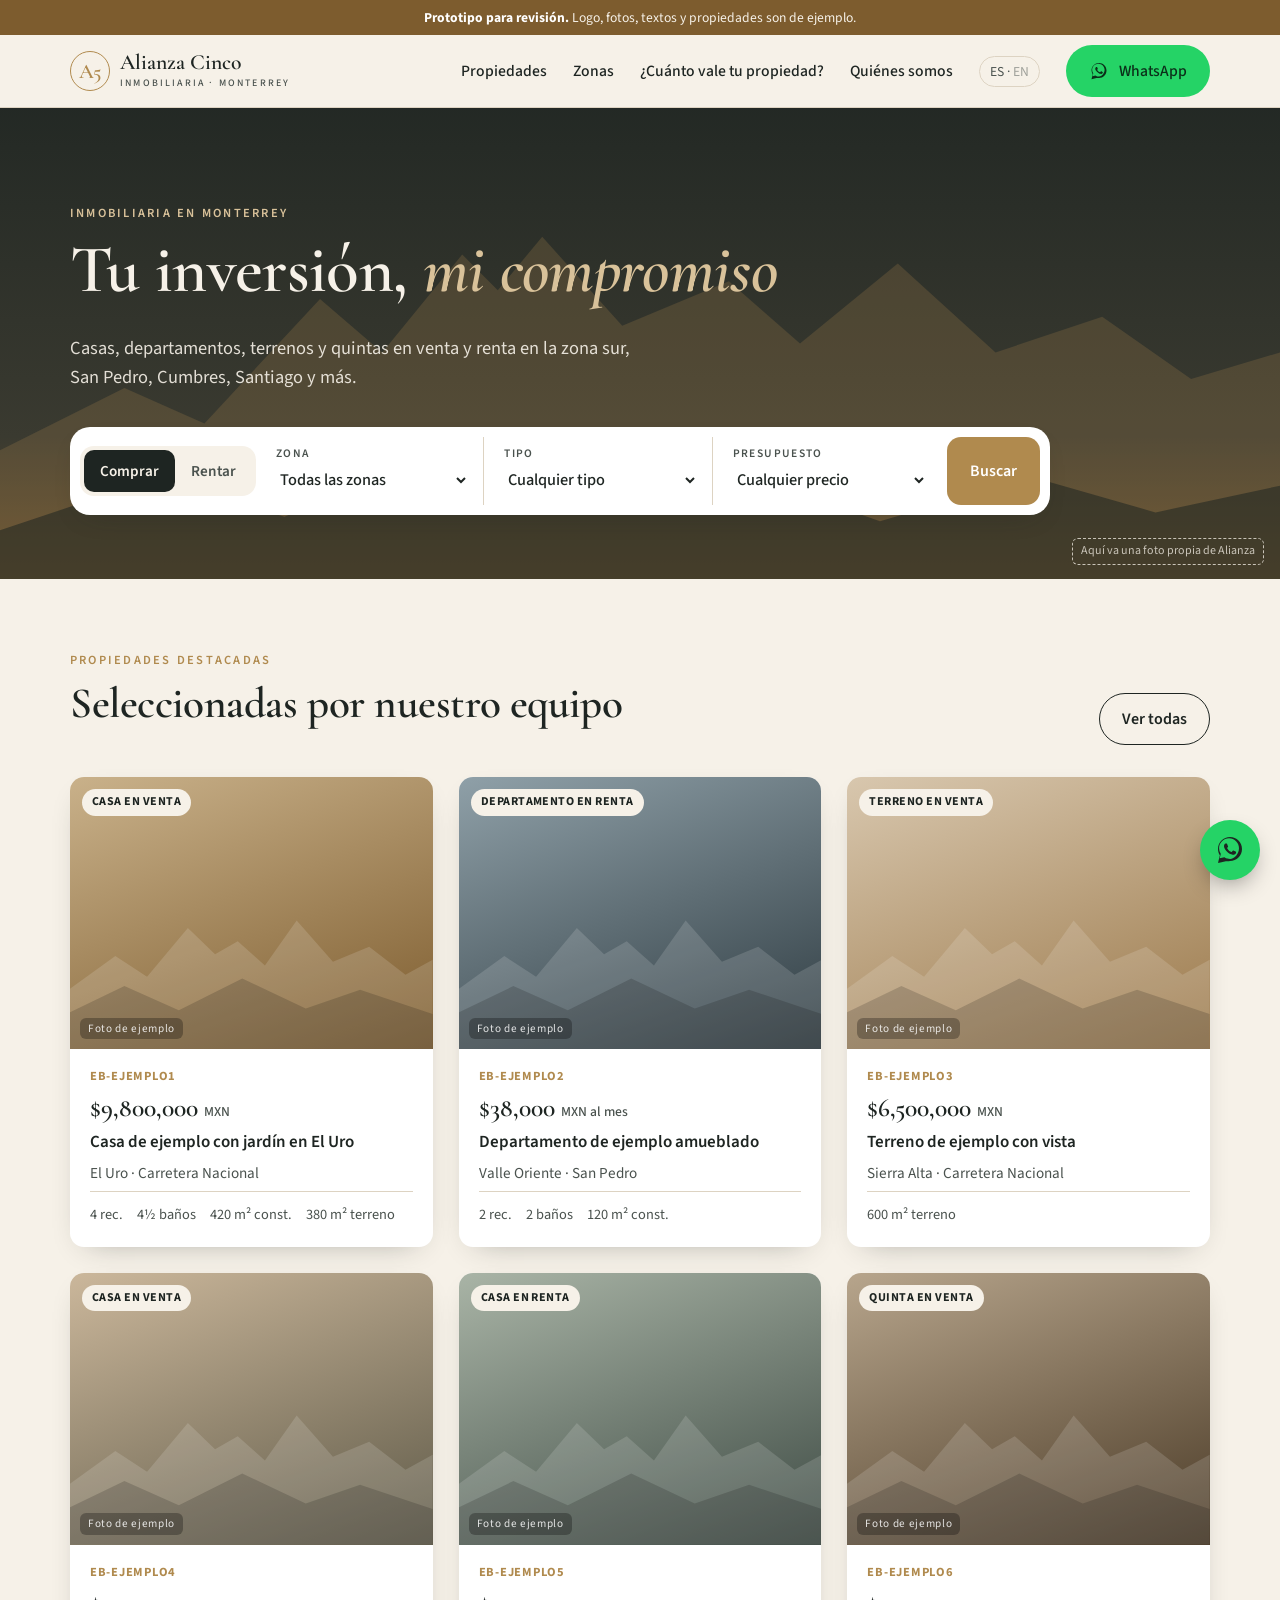
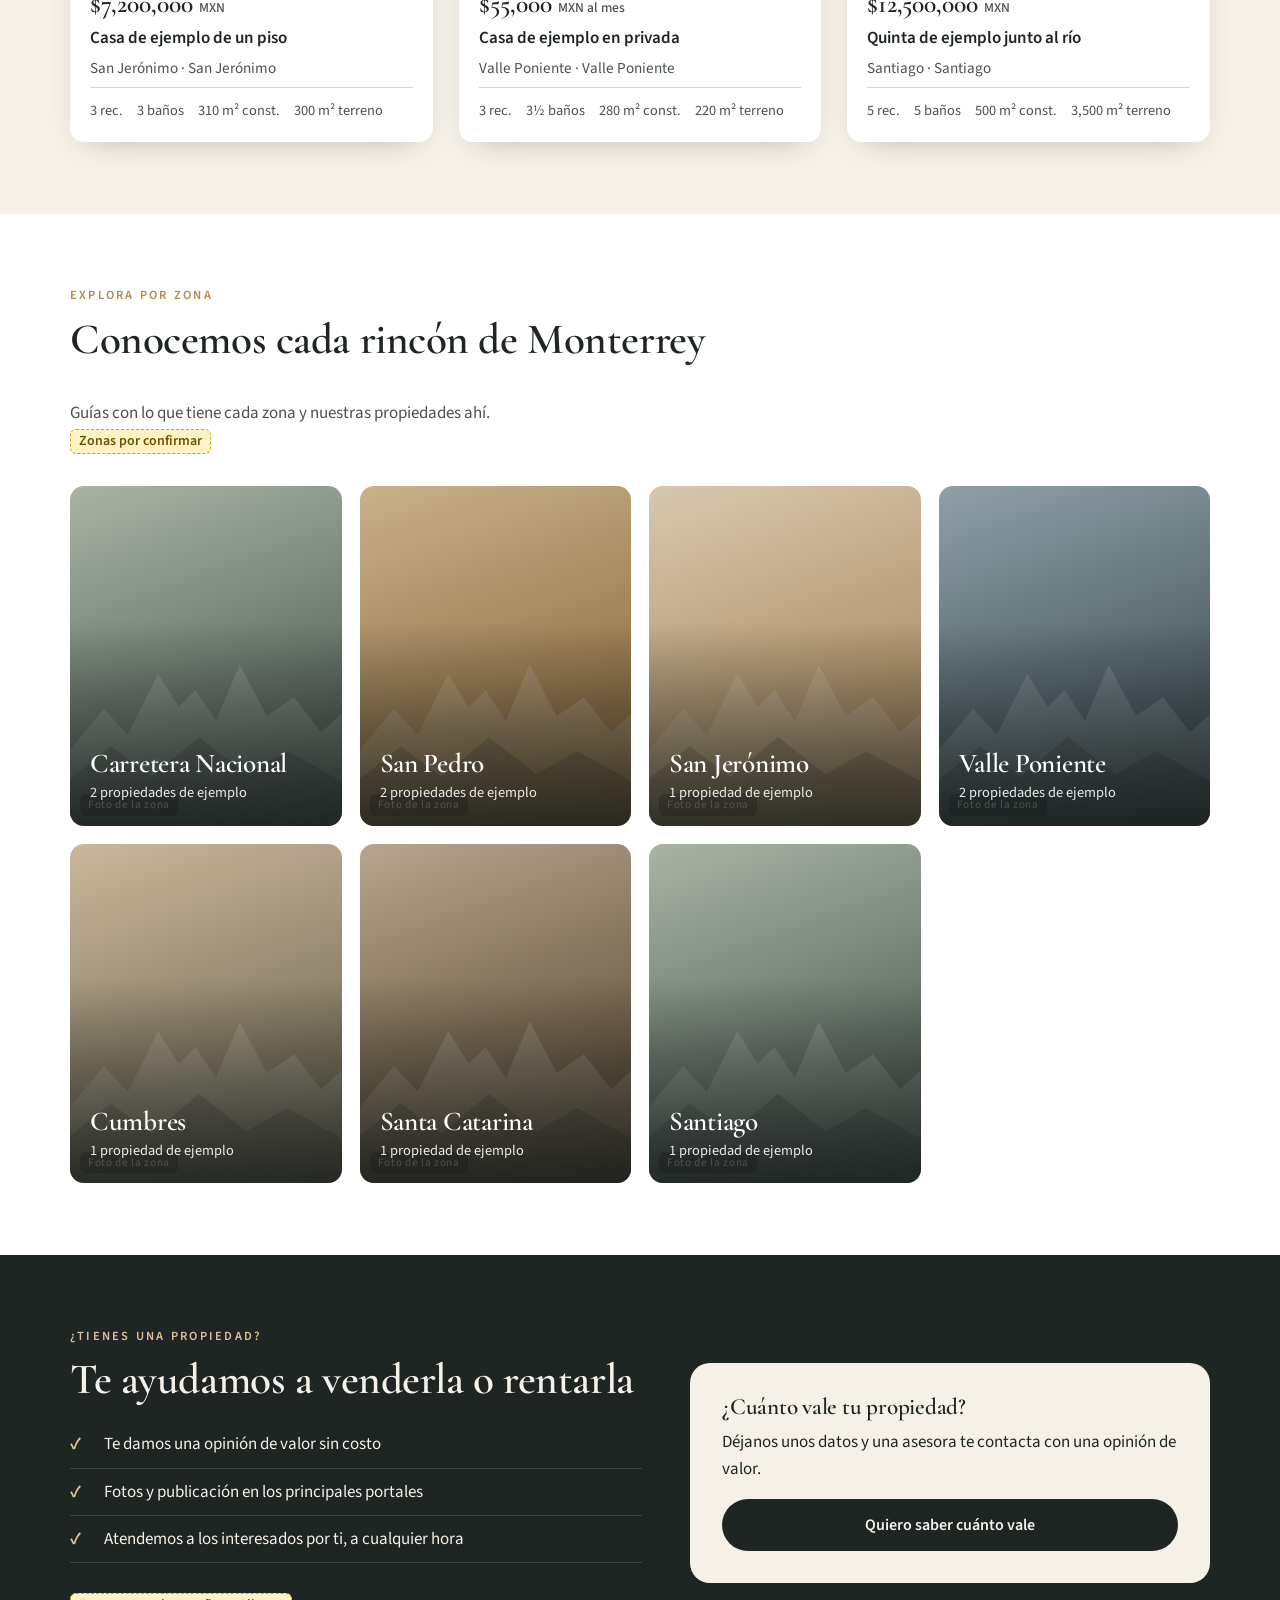
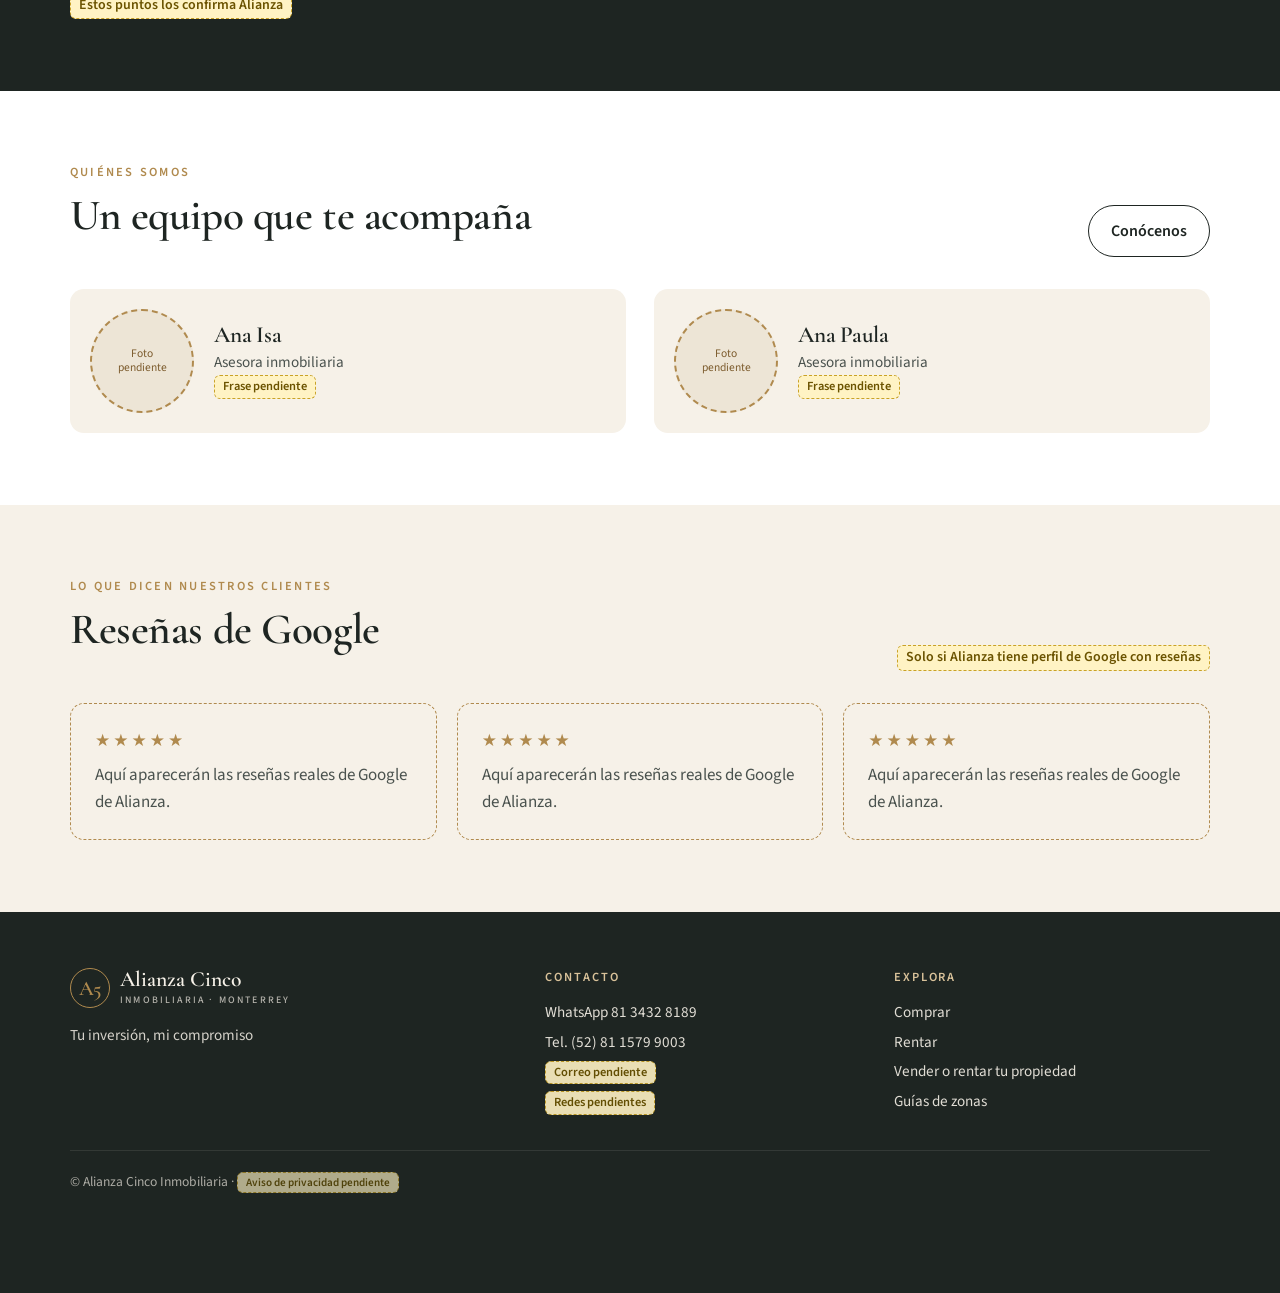
==== index.html @ a3d56cfe "Prototipo de la página de Alianza Cinco Versión previa para revisión: fotos, textos y propiedades so" ====
<!doctype html>
<html lang="es">
<head>
  <meta charset="utf-8">
  <meta name="viewport" content="width=device-width, initial-scale=1">
  <title>Alianza Cinco · Inmobiliaria en Monterrey (prototipo)</title>
  <meta name="robots" content="noindex">
  <link rel="preconnect" href="https://fonts.googleapis.com">
  <link rel="preconnect" href="https://fonts.gstatic.com" crossorigin>
  <link href="https://fonts.googleapis.com/css2?family=Cormorant+Garamond:ital,wght@0,500;0,600;1,500&family=Source+Sans+3:wght@400;500;600;700&display=swap" rel="stylesheet">
  <link rel="stylesheet" href="assets/styles.css">
</head>
<body data-pagina="portada">
<main>
  <!-- 1. Arriba: foto, lema y buscador -->
  <section class="hero">
    <div class="hero-fondo" aria-hidden="true">
      <svg viewBox="0 0 1440 700" preserveAspectRatio="xMidYMid slice">
        <defs>
          <linearGradient id="cielo" x1="0" y1="0" x2="0" y2="1">
            <stop offset="0" stop-color="#1E2522"/><stop offset=".65" stop-color="#3A3A30"/><stop offset="1" stop-color="#7D5C2E"/>
          </linearGradient>
        </defs>
        <rect width="1440" height="700" fill="url(#cielo)"/>
        <path d="M0 700 L0 470 L140 400 L230 440 L360 300 L430 360 L520 250 L560 290 L610 230 L700 330 L820 280 L900 350 L1010 260 L1120 360 L1240 320 L1340 390 L1440 360 L1440 700 Z" fill="#B08A4E" opacity=".22"/>
        <path d="M0 700 L0 560 L180 500 L320 545 L470 480 L640 540 L820 490 L990 550 L1160 500 L1300 540 L1440 510 L1440 700 Z" fill="#1E2522" opacity=".55"/>
      </svg>
      <span class="foto-pendiente-tag">Aquí va una foto propia de Alianza</span>
    </div>
    <div class="contenedor">
      <span class="eyebrow" style="color:var(--dorado-claro)">Inmobiliaria en Monterrey</span>
      <h1>Tu inversión, <em>mi compromiso</em></h1>
      <p class="hero-sub">Casas, departamentos, terrenos y quintas en venta y renta en la zona sur, San Pedro, Cumbres, Santiago y más.</p>

      <form class="buscador" id="buscador" action="propiedades.html">
        <div class="pildoras" role="radiogroup" aria-label="Operación">
          <input type="radio" name="op" id="op-venta" value="venta" checked><label for="op-venta">Comprar</label>
          <input type="radio" name="op" id="op-renta" value="renta"><label for="op-renta">Rentar</label>
        </div>
        <div class="campo"><label for="b-zona">Zona</label><select id="b-zona" name="zona"></select></div>
        <div class="campo"><label for="b-tipo">Tipo</label><select id="b-tipo" name="tipo"></select></div>
        <div class="campo"><label for="b-precio">Presupuesto</label><select id="b-precio" name="precio"></select></div>
        <button class="btn btn--dorado" type="submit">Buscar</button>
      </form>
    </div>
  </section>

  <!-- 2. Destacadas -->
  <section class="seccion">
    <div class="contenedor">
      <div class="encabezado-seccion">
        <div><span class="eyebrow">Propiedades destacadas</span><h2>Seleccionadas por nuestro equipo</h2></div>
        <a class="btn btn--borde" href="propiedades.html">Ver todas</a>
      </div>
      <div class="rejilla" id="destacadas"></div>
    </div>
  </section>

  <!-- 3. Zonas -->
  <section class="seccion seccion--clara">
    <div class="contenedor">
      <div class="encabezado-seccion">
        <div><span class="eyebrow">Explora por zona</span><h2>Conocemos cada rincón de Monterrey</h2></div>
        <p>Guías con lo que tiene cada zona y nuestras propiedades ahí. <span class="pendiente">Zonas por confirmar</span></p>
      </div>
      <div class="zonas" id="zonas"></div>
    </div>
  </section>

  <!-- 4. Vender -->
  <section class="seccion seccion--tinta">
    <div class="contenedor vender">
      <div>
        <span class="eyebrow" style="color:var(--dorado-claro)">¿Tienes una propiedad?</span>
        <h2>Te ayudamos a venderla o rentarla</h2>
        <ul>
          <li>Te damos una opinión de valor sin costo</li>
          <li>Fotos y publicación en los principales portales</li>
          <li>Atendemos a los interesados por ti, a cualquier hora</li>
        </ul>
        <span class="pendiente">Estos puntos los confirma Alianza</span>
      </div>
      <div class="vender-tarjeta">
        <h3>¿Cuánto vale tu propiedad?</h3>
        <p>Déjanos unos datos y una asesora te contacta con una opinión de valor.</p>
        <a class="btn btn--tinta btn--bloque" href="cuanto-vale.html">Quiero saber cuánto vale</a>
      </div>
    </div>
  </section>

  <!-- 5. Equipo -->
  <section class="seccion seccion--clara">
    <div class="contenedor">
      <div class="encabezado-seccion">
        <div><span class="eyebrow">Quiénes somos</span><h2>Un equipo que te acompaña</h2></div>
        <a class="btn btn--borde" href="nosotros.html">Conócenos</a>
      </div>
      <div class="equipo">
        <div class="asesora"><div class="asesora-foto">Foto<br>pendiente</div>
          <div><h3>Ana Isa</h3><p>Asesora inmobiliaria</p><p><span class="pendiente">Frase pendiente</span></p></div></div>
        <div class="asesora"><div class="asesora-foto">Foto<br>pendiente</div>
          <div><h3>Ana Paula</h3><p>Asesora inmobiliaria</p><p><span class="pendiente">Frase pendiente</span></p></div></div>
      </div>
    </div>
  </section>

  <!-- 6. Reseñas -->
  <section class="seccion">
    <div class="contenedor">
      <div class="encabezado-seccion">
        <div><span class="eyebrow">Lo que dicen nuestros clientes</span><h2>Reseñas de Google</h2></div>
        <p><span class="pendiente">Solo si Alianza tiene perfil de Google con reseñas</span></p>
      </div>
      <div class="resenas">
        <div class="resena"><div class="estrellas">★★★★★</div>Aquí aparecerán las reseñas reales de Google de Alianza.</div>
        <div class="resena"><div class="estrellas">★★★★★</div>Aquí aparecerán las reseñas reales de Google de Alianza.</div>
        <div class="resena"><div class="estrellas">★★★★★</div>Aquí aparecerán las reseñas reales de Google de Alianza.</div>
      </div>
    </div>
  </section>
</main>
<script src="assets/data.js"></script>
<script src="assets/app.js"></script>
</body>
</html>
---- assets/styles.css ----
/* Prototipo Alianza Cinco — colores tomados de las presentaciones (por confirmar con la marca real) */
:root {
  --hueso: #F6F1E8;
  --hueso-2: #EDE5D6;
  --tinta: #1E2522;
  --tinta-2: #4A524E;
  --dorado: #B08A4E;
  --dorado-claro: #D9C29A;
  --cafe: #7D5C2E;
  --blanco: #FFFFFF;
  --linea: #DDD3C2;
  --wa: #25D366;
  --wa-osc: #128C4A;
  --radio: 14px;
  --sombra: 0 10px 30px -18px rgba(30, 37, 34, .45);
  --ancho: 1180px;
  --serif: "Cormorant Garamond", Georgia, serif;
  --sans: "Source Sans 3", system-ui, -apple-system, "Segoe UI", sans-serif;
}

* { box-sizing: border-box; }
html { scroll-behavior: smooth; }
body {
  margin: 0;
  background: var(--hueso);
  color: var(--tinta);
  font-family: var(--sans);
  font-size: 17px;
  line-height: 1.55;
  -webkit-font-smoothing: antialiased;
}
img { max-width: 100%; display: block; }
a { color: inherit; }
h1, h2, h3 { font-family: var(--serif); font-weight: 600; line-height: 1.1; margin: 0 0 .4em; letter-spacing: -.01em; }
h1 { font-size: clamp(2.4rem, 6vw, 4.2rem); }
h2 { font-size: clamp(1.9rem, 4vw, 2.7rem); }
h3 { font-size: 1.45rem; }
p { margin: 0 0 1em; }

.contenedor { width: 100%; max-width: var(--ancho); margin: 0 auto; padding: 0 20px; }
.seccion { padding: 72px 0; }
.seccion--clara { background: var(--blanco); }
.seccion--tinta { background: var(--tinta); color: var(--hueso); }
.eyebrow {
  font-size: .78rem; letter-spacing: .18em; text-transform: uppercase;
  color: var(--dorado); font-weight: 600; margin-bottom: .8em; display: block;
}
.encabezado-seccion { display: flex; justify-content: space-between; align-items: end; gap: 20px; margin-bottom: 32px; flex-wrap: wrap; }
.encabezado-seccion p { color: var(--tinta-2); max-width: 520px; margin: 0; }

/* Aviso de prototipo */
.aviso-prototipo {
  background: var(--cafe); color: var(--hueso); text-align: center;
  font-size: .85rem; padding: 7px 16px;
}
.aviso-prototipo strong { color: #fff; }

/* Pendiente: marca de dato que falta */
.pendiente {
  display: inline-block; background: #FFF3C4; color: #6B5300; border: 1px dashed #C9A227;
  border-radius: 6px; padding: 1px 8px; font-size: .82em; font-family: var(--sans); font-weight: 600;
}

/* Botones */
.btn {
  display: inline-flex; align-items: center; justify-content: center; gap: 10px;
  padding: 14px 22px; border-radius: 999px; border: 1px solid transparent;
  font: 600 1rem var(--sans); text-decoration: none; cursor: pointer;
  transition: transform .15s ease, background .15s ease;
}
.btn:hover { transform: translateY(-1px); }
.btn--tinta { background: var(--tinta); color: var(--hueso); }
.btn--dorado { background: var(--dorado); color: #fff; }
.btn--borde { border-color: var(--tinta); color: var(--tinta); background: transparent; }
.btn--borde-claro { border-color: var(--hueso); color: var(--hueso); background: transparent; }
.btn--wa { background: var(--wa); color: #0B2E19; }
.btn--wa:hover { background: #2fe072; }
.btn--bloque { width: 100%; }
.btn svg { width: 20px; height: 20px; flex: none; }

/* Encabezado */
.cabecera {
  position: sticky; top: 0; z-index: 1000;
  background: rgba(246, 241, 232, .94); backdrop-filter: blur(8px);
  border-bottom: 1px solid var(--linea);
}
.cabecera .contenedor { display: flex; align-items: center; justify-content: space-between; height: 72px; gap: 16px; }
.logo { display: flex; align-items: center; gap: 10px; text-decoration: none; }
.logo-marca {
  width: 40px; height: 40px; border-radius: 50%; border: 1.5px solid var(--dorado);
  display: grid; place-items: center; font: 600 1.3rem var(--serif); color: var(--dorado);
}
.logo-texto { font: 600 1.35rem var(--serif); line-height: 1; }
.logo-texto small { display: block; font: 500 .62rem var(--sans); letter-spacing: .22em; text-transform: uppercase; color: var(--tinta-2); margin-top: 3px; }
.menu { display: flex; gap: 26px; align-items: center; }
.menu a { text-decoration: none; font-weight: 500; font-size: .98rem; }
.menu a:hover, .menu a[aria-current="page"] { color: var(--cafe); }
.idioma { font-size: .85rem; border: 1px solid var(--linea); border-radius: 999px; padding: 4px 10px; color: var(--tinta-2); }
.boton-menu { display: none; background: none; border: 0; padding: 8px; cursor: pointer; }
.boton-menu span { display: block; width: 24px; height: 2px; background: var(--tinta); margin: 5px 0; }

@media (max-width: 900px) {
  .boton-menu { display: block; }
  .menu {
    position: fixed; inset: 72px 0 auto 0; background: var(--hueso); flex-direction: column; align-items: stretch;
    gap: 0; padding: 8px 20px 20px; border-bottom: 1px solid var(--linea); display: none;
  }
  .menu.abierto { display: flex; }
  .menu a { padding: 14px 0; border-bottom: 1px solid var(--linea); font-size: 1.1rem; }
  .menu .btn { margin-top: 14px; }
  .menu .idioma { align-self: start; margin-top: 14px; }
}

/* Portada */
.hero { position: relative; color: var(--hueso); background: var(--tinta); overflow: hidden; }
.hero-fondo { position: absolute; inset: 0; }
.hero-fondo svg { width: 100%; height: 100%; }
.hero .contenedor { position: relative; padding-top: 96px; padding-bottom: 64px; }
.hero h1 { max-width: 760px; }
.hero h1 em { font-style: italic; color: var(--dorado-claro); }
.hero-sub { font-size: 1.15rem; max-width: 560px; opacity: .9; margin-bottom: 36px; }
.foto-pendiente-tag {
  position: absolute; right: 16px; bottom: 14px; font-size: .75rem; opacity: .75;
  border: 1px dashed currentColor; border-radius: 6px; padding: 3px 8px;
}

.buscador {
  background: var(--blanco); color: var(--tinta); border-radius: 20px; padding: 10px;
  display: grid; grid-template-columns: auto 1fr 1fr 1fr auto; gap: 6px; box-shadow: var(--sombra); max-width: 980px;
}
.buscador .campo { padding: 8px 14px; border-right: 1px solid var(--linea); display: flex; flex-direction: column; }
.buscador .campo:nth-last-child(2) { border-right: 0; }
.buscador label { font-size: .72rem; text-transform: uppercase; letter-spacing: .12em; color: var(--tinta-2); font-weight: 600; }
.buscador select { border: 0; background: transparent; font: 500 1.02rem var(--sans); color: var(--tinta); padding: 4px 0; outline: none; width: 100%; }
.pildoras { display: flex; background: var(--hueso); border-radius: 14px; padding: 4px; align-self: center; }
.pildoras input { position: absolute; opacity: 0; pointer-events: none; }
.pildoras label {
  padding: 10px 16px; border-radius: 10px; cursor: pointer; font: 600 .95rem var(--sans);
  text-transform: none; letter-spacing: 0; color: var(--tinta-2);
}
.pildoras input:checked + label { background: var(--tinta); color: var(--hueso); }
.buscador .btn { border-radius: 14px; }

@media (max-width: 900px) {
  .buscador { grid-template-columns: 1fr 1fr; padding: 12px; }
  .buscador .pildoras { grid-column: 1 / -1; }
  .pildoras label { flex: 1; text-align: center; }
  .buscador .campo { border-right: 0; border-bottom: 1px solid var(--linea); }
  .buscador .campo:nth-child(4) { grid-column: 1 / -1; }
  .buscador .btn { grid-column: 1 / -1; margin-top: 6px; }
  .hero .contenedor { padding-top: 56px; }
}

/* Tarjetas de propiedad */
.rejilla { display: grid; grid-template-columns: repeat(auto-fill, minmax(300px, 1fr)); gap: 26px; }
.tarjeta {
  background: var(--blanco); border-radius: var(--radio); overflow: hidden; text-decoration: none;
  box-shadow: var(--sombra); display: flex; flex-direction: column; transition: transform .2s ease;
}
.tarjeta:hover { transform: translateY(-3px); }
.tarjeta-foto { position: relative; aspect-ratio: 4 / 3; }
.tarjeta-foto .etiqueta {
  position: absolute; top: 12px; left: 12px; background: var(--hueso); color: var(--tinta);
  font-size: .75rem; font-weight: 700; padding: 4px 10px; border-radius: 999px; letter-spacing: .04em; text-transform: uppercase;
}
.tarjeta-cuerpo { padding: 18px 20px 20px; display: flex; flex-direction: column; gap: 6px; flex: 1; }
.tarjeta-precio { font: 600 1.6rem var(--serif); }
.tarjeta-precio small { font: 500 .85rem var(--sans); color: var(--tinta-2); }
.tarjeta-titulo { font-weight: 600; }
.tarjeta-zona { color: var(--tinta-2); font-size: .95rem; }
.tarjeta-datos { display: flex; gap: 14px; flex-wrap: wrap; color: var(--tinta-2); font-size: .9rem; margin-top: auto; padding-top: 12px; border-top: 1px solid var(--linea); }
.tarjeta-clave { font-size: .78rem; color: var(--dorado); font-weight: 700; letter-spacing: .06em; }

/* Imagen de relleno (sustituye fotos reales) */
.foto-relleno {
  width: 100%; height: 100%; display: grid; place-items: center; position: relative; overflow: hidden;
  color: rgba(255, 255, 255, .85);
}
.foto-relleno svg.silueta { position: absolute; inset: auto 0 0 0; width: 100%; height: 55%; }
.foto-relleno .leyenda {
  position: absolute; bottom: 10px; left: 10px; font-size: .7rem; letter-spacing: .06em;
  background: rgba(0, 0, 0, .28); padding: 2px 8px; border-radius: 6px;
}
.tono-1 { background: linear-gradient(160deg, #C9B18A, #7D5C2E); }
.tono-2 { background: linear-gradient(160deg, #A9B4A6, #3E4B44); }
.tono-3 { background: linear-gradient(160deg, #D8C7AE, #9C7A4C); }
.tono-4 { background: linear-gradient(160deg, #8FA0A8, #2F3C42); }
.tono-5 { background: linear-gradient(160deg, #CBB79B, #5F5A48); }
.tono-6 { background: linear-gradient(160deg, #B7A58C, #4B3B27); }

/* Zonas */
.zonas { display: grid; grid-template-columns: repeat(auto-fill, minmax(240px, 1fr)); gap: 18px; }
.zona-tarjeta {
  position: relative; aspect-ratio: 4 / 5; border-radius: var(--radio); overflow: hidden; text-decoration: none; color: #fff;
  display: flex; align-items: end;
}
.zona-tarjeta .foto-relleno { position: absolute; inset: 0; }
.zona-tarjeta::after { content: ""; position: absolute; inset: 0; background: linear-gradient(transparent 40%, rgba(20, 25, 23, .78)); }
.zona-tarjeta div.texto { position: relative; z-index: 1; padding: 20px; }
.zona-tarjeta h3 { margin: 0; font-size: 1.7rem; }
.zona-tarjeta span { font-size: .9rem; opacity: .9; }

/* Bloque vender */
.vender { display: grid; grid-template-columns: 1.1fr 1fr; gap: 48px; align-items: center; }
.vender ul { list-style: none; padding: 0; margin: 0 0 28px; }
.vender li { padding: 10px 0 10px 34px; position: relative; border-bottom: 1px solid rgba(246, 241, 232, .15); }
.vender li::before { content: "✓"; position: absolute; left: 0; color: var(--dorado-claro); font-weight: 700; }
.vender-tarjeta { background: var(--hueso); color: var(--tinta); border-radius: 20px; padding: 32px; }
@media (max-width: 900px) { .vender { grid-template-columns: 1fr; gap: 32px; } }

/* Equipo */
.equipo { display: grid; grid-template-columns: repeat(auto-fit, minmax(260px, 1fr)); gap: 28px; }
.asesora { display: flex; gap: 20px; align-items: center; background: var(--hueso); border-radius: var(--radio); padding: 20px; }
.asesora-foto {
  width: 104px; height: 104px; border-radius: 50%; flex: none; display: grid; place-items: center;
  background: var(--hueso-2); border: 2px dashed var(--dorado); color: var(--cafe); font-size: .72rem; text-align: center; line-height: 1.2;
}
.asesora h3 { margin-bottom: 2px; }
.asesora p { margin: 0; color: var(--tinta-2); font-size: .95rem; }

/* Reseñas */
.resenas { display: grid; grid-template-columns: repeat(auto-fit, minmax(260px, 1fr)); gap: 20px; }
.resena { border: 1px dashed var(--dorado); border-radius: var(--radio); padding: 24px; color: var(--tinta-2); }
.resena .estrellas { color: var(--dorado); letter-spacing: 3px; margin-bottom: 8px; }

/* Pie */
.pie { background: var(--tinta); color: var(--hueso); padding: 56px 0 100px; font-size: .95rem; }
.pie .contenedor { display: grid; grid-template-columns: 1.4fr 1fr 1fr; gap: 32px; }
.pie h4 { font: 600 .78rem var(--sans); letter-spacing: .16em; text-transform: uppercase; color: var(--dorado-claro); margin: 0 0 12px; }
.pie a { text-decoration: none; display: block; padding: 3px 0; opacity: .9; }
.pie .logo-texto small { color: rgba(246, 241, 232, .7); }
.pie-legal { grid-column: 1 / -1; border-top: 1px solid rgba(246, 241, 232, .15); padding-top: 20px; opacity: .65; font-size: .85rem; }
@media (max-width: 760px) { .pie .contenedor { grid-template-columns: 1fr; } }

/* WhatsApp flotante */
.wa-flotante {
  position: fixed; right: 20px; bottom: 20px; z-index: 1001; width: 60px; height: 60px; border-radius: 50%;
  background: var(--wa); display: grid; place-items: center; box-shadow: 0 10px 24px -8px rgba(0, 0, 0, .45);
}
.wa-flotante svg { width: 32px; height: 32px; fill: #fff; }

/* Listado */
.pagina-titulo { padding: 48px 0 24px; }
.listado { display: grid; grid-template-columns: 280px 1fr; gap: 32px; padding-bottom: 72px; }
.filtros { background: var(--blanco); border-radius: var(--radio); padding: 22px; align-self: start; position: sticky; top: 92px; z-index: 5; box-shadow: var(--sombra); }
.filtros h3 { font-size: 1.3rem; }
.filtros label { display: block; font-size: .78rem; letter-spacing: .1em; text-transform: uppercase; font-weight: 600; color: var(--tinta-2); margin: 16px 0 6px; }
.filtros select { width: 100%; padding: 10px 12px; border-radius: 10px; border: 1px solid var(--linea); background: var(--hueso); font: 500 1rem var(--sans); color: var(--tinta); }
.filtros .pildoras { display: flex; }
.filtros .pildoras label { margin: 0; flex: 1; text-align: center; font-size: .95rem; letter-spacing: 0; text-transform: none; }
.barra-listado { display: flex; justify-content: space-between; align-items: center; margin-bottom: 18px; gap: 12px; flex-wrap: wrap; }
.vista { display: flex; background: var(--blanco); border-radius: 999px; padding: 4px; }
.vista button { border: 0; background: none; padding: 8px 16px; border-radius: 999px; font: 600 .9rem var(--sans); cursor: pointer; color: var(--tinta-2); }
.vista button.activo { background: var(--tinta); color: var(--hueso); }
#mapa-listado { height: 560px; border-radius: var(--radio); overflow: hidden; display: none; }
.vacio { background: var(--blanco); border-radius: var(--radio); padding: 40px; text-align: center; color: var(--tinta-2); }
.boton-filtros { display: none; }
@media (max-width: 900px) {
  .listado { grid-template-columns: 1fr; }
  .filtros { position: static; display: none; }
  .filtros.abierto { display: block; }
  .boton-filtros { display: inline-flex; }
}

/* Ficha */
.migas { font-size: .9rem; color: var(--tinta-2); padding: 20px 0; }
.migas a { text-decoration: none; }
.ficha { display: grid; grid-template-columns: 1fr 380px; gap: 40px; padding-bottom: 72px; }
.galeria { position: relative; border-radius: var(--radio); overflow: hidden; aspect-ratio: 16 / 10; background: var(--tinta); }
.galeria-pista { display: flex; height: 100%; overflow-x: auto; scroll-snap-type: x mandatory; scrollbar-width: none; }
.galeria-pista::-webkit-scrollbar { display: none; }
.galeria-pista > div { flex: 0 0 100%; scroll-snap-align: start; height: 100%; }
.galeria-flecha {
  position: absolute; top: 50%; transform: translateY(-50%); width: 44px; height: 44px; border-radius: 50%; border: 0;
  background: rgba(255, 255, 255, .92); cursor: pointer; font-size: 1.4rem; display: grid; place-items: center;
}
.galeria-flecha.izq { left: 14px; } .galeria-flecha.der { right: 14px; }
.galeria-contador { position: absolute; right: 14px; bottom: 14px; background: rgba(0, 0, 0, .55); color: #fff; padding: 4px 12px; border-radius: 999px; font-size: .85rem; }
.miniaturas { display: flex; gap: 8px; margin-top: 10px; overflow-x: auto; }
.miniaturas button { flex: 0 0 84px; height: 62px; border-radius: 8px; overflow: hidden; border: 2px solid transparent; padding: 0; cursor: pointer; }
.miniaturas button.activa { border-color: var(--tinta); }
.ficha h1 { font-size: clamp(2rem, 4vw, 2.8rem); margin-top: 24px; }
.ficha-zona { color: var(--tinta-2); margin-bottom: 20px; }
.datos-clave { display: grid; grid-template-columns: repeat(auto-fill, minmax(130px, 1fr)); gap: 10px; margin: 24px 0 32px; }
.datos-clave div { background: var(--blanco); padding: 16px; border-radius: 12px; border: 1px solid var(--linea); }
.datos-clave span { display: block; font-size: .78rem; text-transform: uppercase; letter-spacing: .1em; color: var(--tinta-2); }
.datos-clave strong { font: 600 1.5rem var(--serif); }
.amenidades { display: flex; flex-wrap: wrap; gap: 8px; list-style: none; padding: 0; }
.amenidades li { background: var(--blanco); border: 1px solid var(--linea); border-radius: 999px; padding: 6px 14px; font-size: .92rem; }
#mapa-ficha { height: 320px; border-radius: var(--radio); overflow: hidden; margin-bottom: 8px; }
.nota-mapa { font-size: .9rem; color: var(--tinta-2); }
.panel-contacto { position: sticky; top: 92px; align-self: start; background: var(--blanco); border-radius: 20px; padding: 26px; box-shadow: var(--sombra); display: flex; flex-direction: column; gap: 12px; }
.panel-contacto .etiqueta-op { align-self: start; background: var(--tinta); color: var(--hueso); font-size: .78rem; font-weight: 700; text-transform: uppercase; letter-spacing: .08em; padding: 4px 12px; border-radius: 999px; }
.panel-precio { font: 600 2.3rem var(--serif); line-height: 1; }
.panel-precio small { font: 500 .95rem var(--sans); color: var(--tinta-2); }
.panel-clave { color: var(--tinta-2); font-size: .9rem; margin-bottom: 6px; }
.panel-asesora { display: flex; gap: 12px; align-items: center; border-top: 1px solid var(--linea); padding-top: 16px; margin-top: 6px; }
.panel-asesora .asesora-foto { width: 56px; height: 56px; font-size: .55rem; }
.panel-asesora small { color: var(--tinta-2); display: block; }
.compartir { text-align: center; font-size: .92rem; color: var(--tinta-2); border-top: 1px solid var(--linea); padding-top: 14px; }
.compartir a { color: var(--wa-osc); font-weight: 600; }
.bloque-ficha { margin-bottom: 36px; }
.bloque-ficha h2 { font-size: 1.8rem; }
.panel-movil { display: none; }
@media (max-width: 960px) {
  .ficha { grid-template-columns: 1fr; gap: 0; }
  .galeria { margin: 0 -20px; border-radius: 0; aspect-ratio: 4 / 3; }
  .miniaturas { display: none; }
  .ficha-columna-panel { grid-row: auto !important; }
  .panel-contacto { position: static; box-shadow: none; padding: 20px 0 0; background: transparent; }
  .ficha h1 { margin-top: 12px; }
  /* barra fija abajo en celular */
  .panel-movil {
    display: flex; gap: 10px; position: fixed; left: 0; right: 0; bottom: 0; z-index: 1001;
    background: var(--blanco); padding: 10px 16px calc(10px + env(safe-area-inset-bottom)); box-shadow: 0 -6px 20px -12px rgba(0, 0, 0, .35);
  }
  .panel-movil .btn { flex: 1; padding: 12px 10px; font-size: .95rem; }
  body.con-panel .wa-flotante { display: none; }
}

/* Formularios */
.formulario { display: grid; gap: 16px; }
.formulario .doble { display: grid; grid-template-columns: 1fr 1fr; gap: 16px; }
.formulario label { display: block; font-weight: 600; font-size: .92rem; margin-bottom: 6px; }
.formulario input, .formulario select, .formulario textarea {
  width: 100%; padding: 13px 14px; border-radius: 10px; border: 1px solid var(--linea); background: var(--blanco);
  font: 400 1rem var(--sans); color: var(--tinta);
}
.formulario input:focus, .formulario select:focus, .formulario textarea:focus { outline: 2px solid var(--dorado); border-color: transparent; }
@media (max-width: 600px) { .formulario .doble { grid-template-columns: 1fr; } }
.confirmacion { display: none; background: #E8F3EA; border: 1px solid #9CCBA6; border-radius: var(--radio); padding: 22px; }

.dos-columnas { display: grid; grid-template-columns: 1fr 1fr; gap: 56px; align-items: start; }
@media (max-width: 900px) { .dos-columnas { grid-template-columns: 1fr; gap: 32px; } }
.pasos { counter-reset: paso; list-style: none; padding: 0; margin: 0; }
.pasos li { counter-increment: paso; padding: 0 0 22px 56px; position: relative; }
.pasos li::before {
  content: counter(paso); position: absolute; left: 0; top: -2px; width: 38px; height: 38px; border-radius: 50%;
  background: var(--tinta); color: var(--hueso); display: grid; place-items: center; font: 600 1.2rem var(--serif);
}
.caja-blanca { background: var(--blanco); border-radius: 20px; padding: 32px; box-shadow: var(--sombra); }
@media (max-width: 600px) { .caja-blanca { padding: 22px; } .seccion { padding: 52px 0; } }

.zona-hero { position: relative; color: #fff; min-height: 340px; display: flex; align-items: end; }
.zona-hero .foto-relleno { position: absolute; inset: 0; }
.zona-hero::after { content: ""; position: absolute; inset: 0; background: linear-gradient(transparent 20%, rgba(20, 25, 23, .8)); }
.zona-hero .contenedor { position: relative; z-index: 1; padding-bottom: 40px; padding-top: 80px; }
.texto-pendiente { border-left: 3px solid var(--dorado); padding: 4px 0 4px 18px; color: var(--tinta-2); }

/* Etiquetas del mapa simplificado */
.leaflet-tooltip.etiqueta-zona { background: transparent; border: 0; box-shadow: none; font: 600 .78rem var(--sans); color: var(--cafe); }
.leaflet-tooltip.etiqueta-zona::before { display: none; }
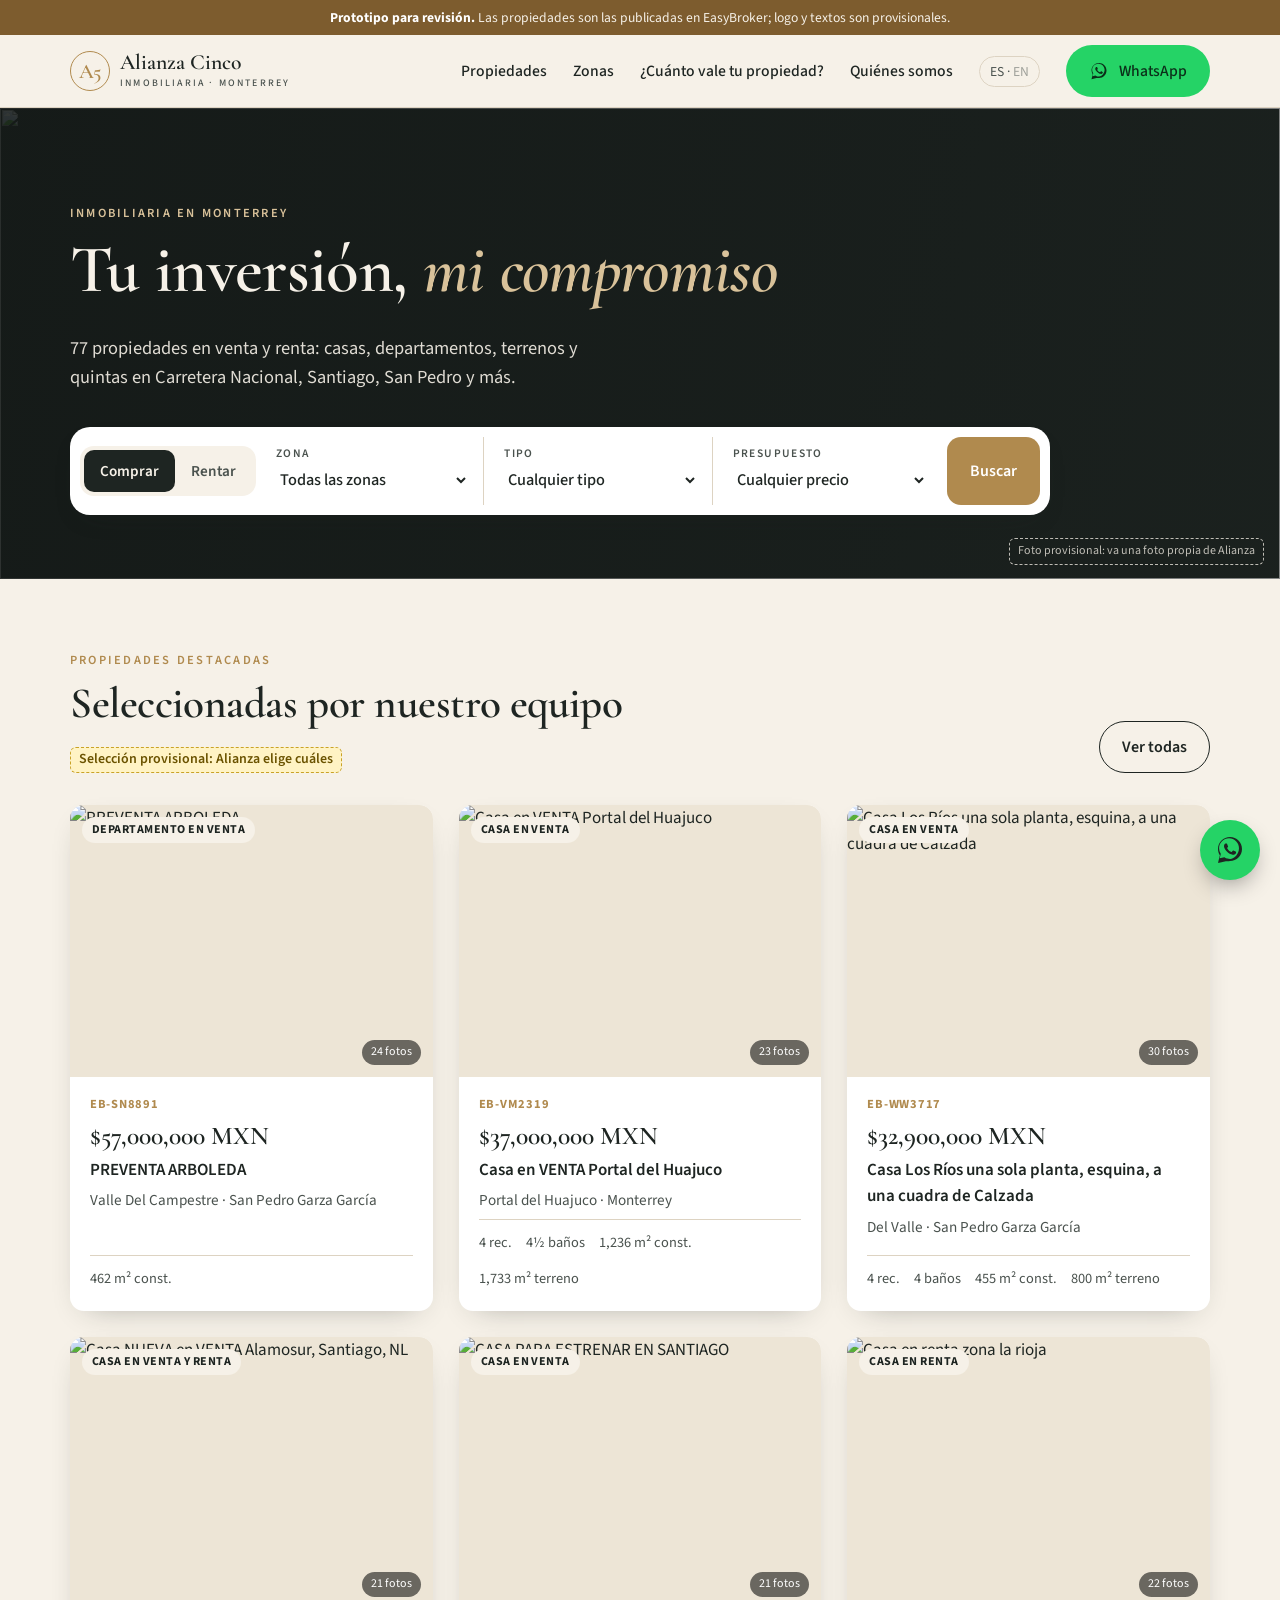
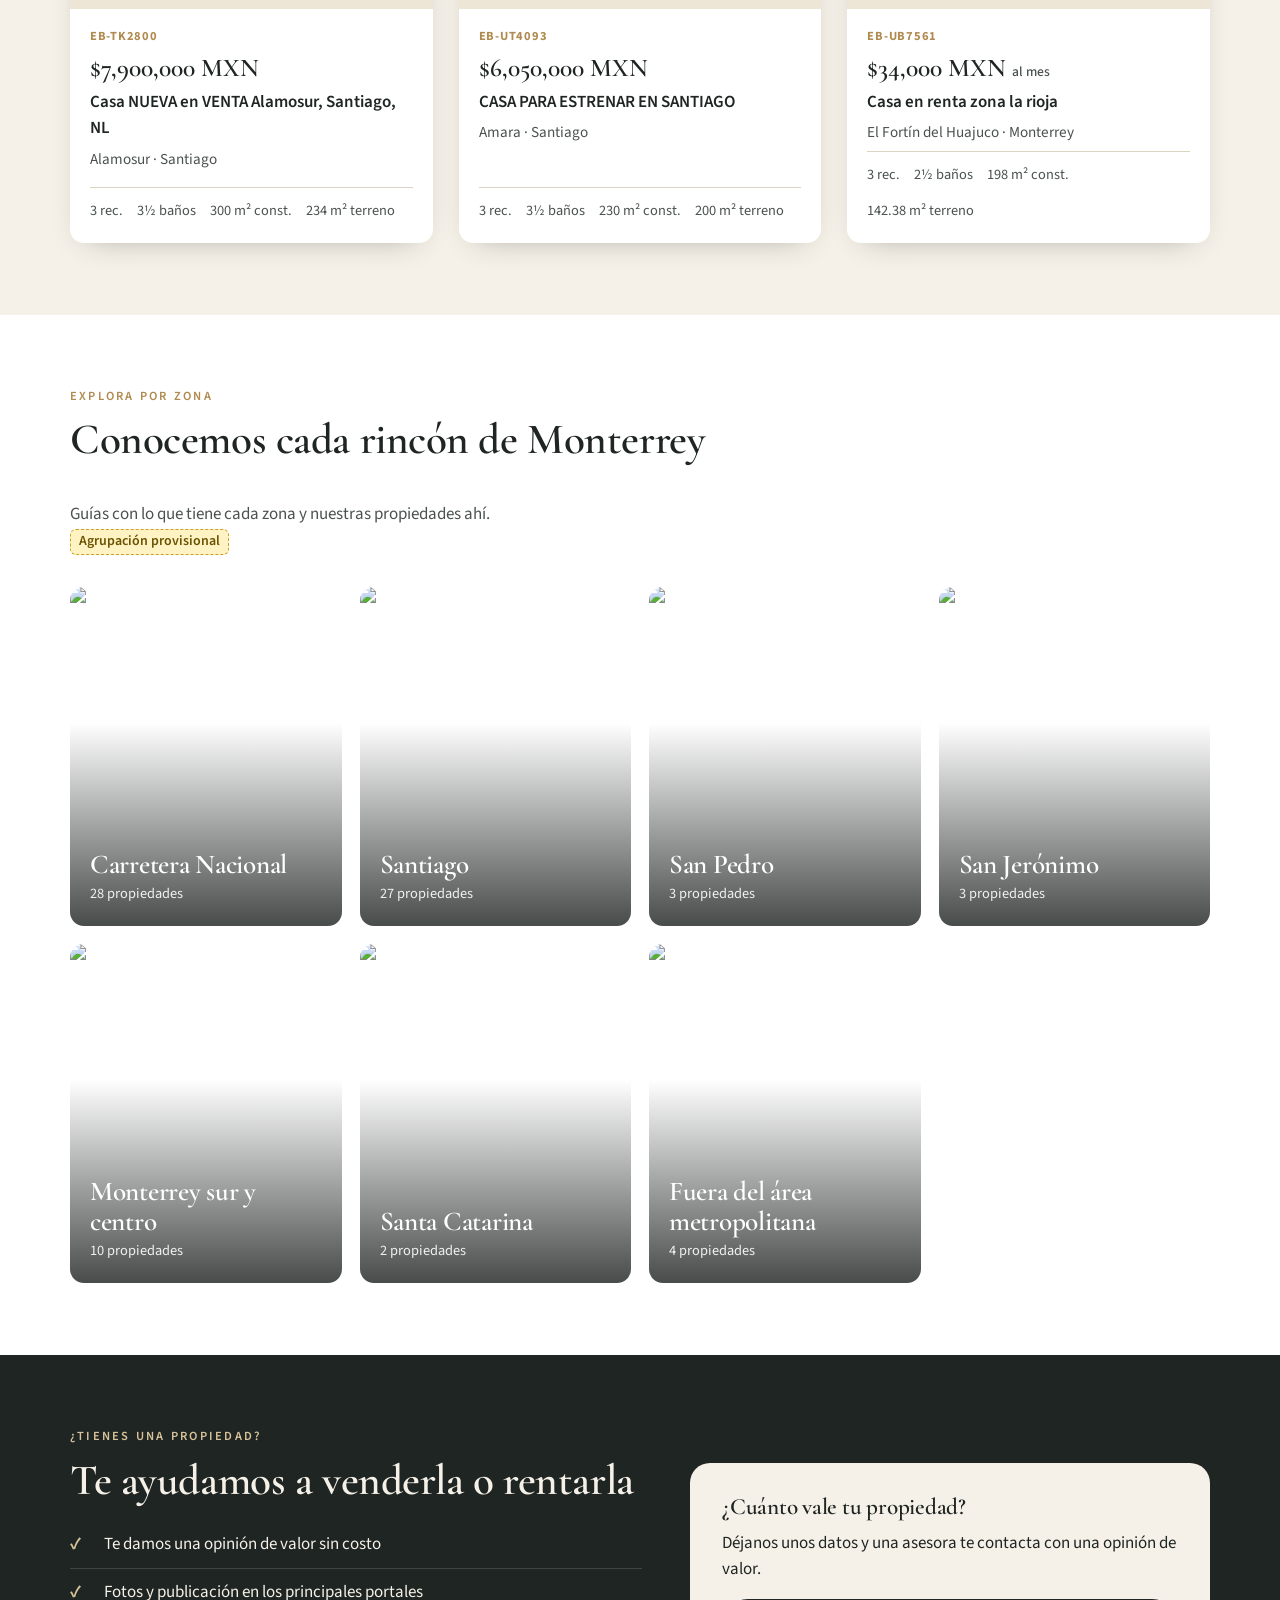
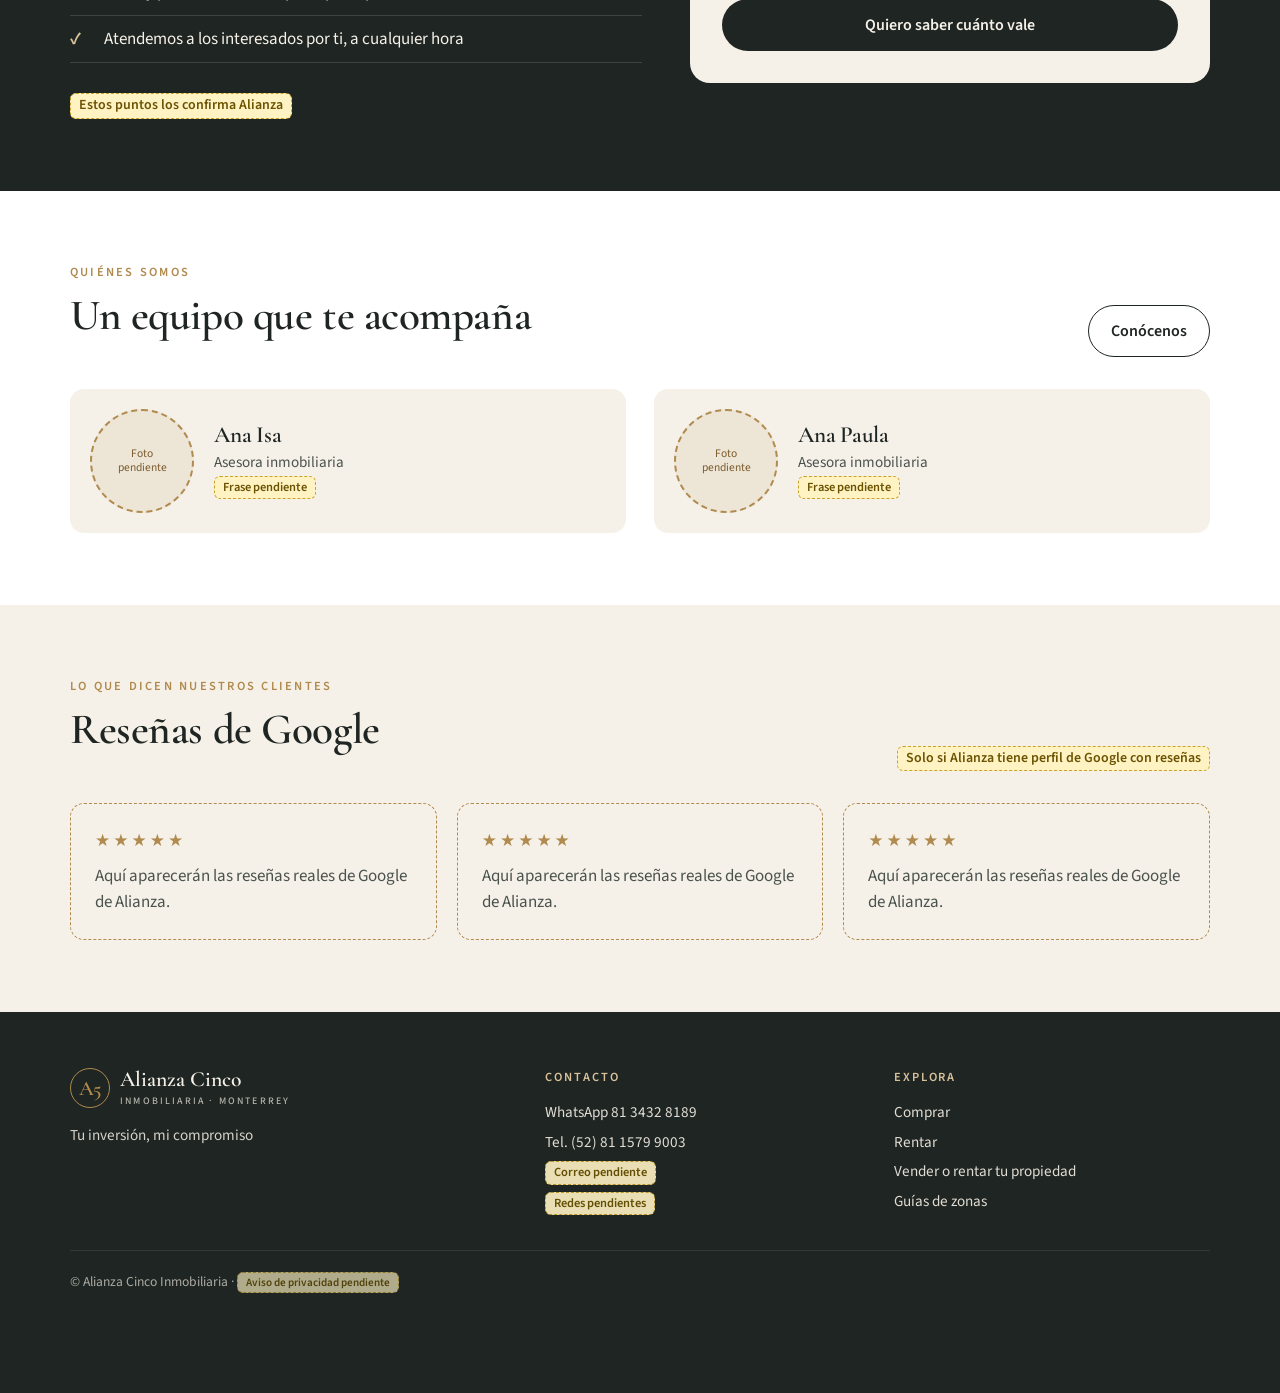
==== commit 73c52c56: "Prototipo con las propiedades publicadas en EasyBroker Fotos, precios y datos reales de las 77 propi" ====
--- a/index.html
+++ b/index.html
@@ -8,7 +8,7 @@
   <link rel="preconnect" href="https://fonts.googleapis.com">
   <link rel="preconnect" href="https://fonts.gstatic.com" crossorigin>
   <link href="https://fonts.googleapis.com/css2?family=Cormorant+Garamond:ital,wght@0,500;0,600;1,500&family=Source+Sans+3:wght@400;500;600;700&display=swap" rel="stylesheet">
-  <link rel="stylesheet" href="assets/styles.css">
+  <link rel="stylesheet" href="assets/styles.css?v=3">
 </head>
 <body data-pagina="portada">
 <main>
@@ -25,12 +25,12 @@
         <path d="M0 700 L0 470 L140 400 L230 440 L360 300 L430 360 L520 250 L560 290 L610 230 L700 330 L820 280 L900 350 L1010 260 L1120 360 L1240 320 L1340 390 L1440 360 L1440 700 Z" fill="#B08A4E" opacity=".22"/>
         <path d="M0 700 L0 560 L180 500 L320 545 L470 480 L640 540 L820 490 L990 550 L1160 500 L1300 540 L1440 510 L1440 700 Z" fill="#1E2522" opacity=".55"/>
       </svg>
-      <span class="foto-pendiente-tag">Aquí va una foto propia de Alianza</span>
+      <span class="foto-pendiente-tag">Foto provisional: va una foto propia de Alianza</span>
     </div>
     <div class="contenedor">
       <span class="eyebrow" style="color:var(--dorado-claro)">Inmobiliaria en Monterrey</span>
       <h1>Tu inversión, <em>mi compromiso</em></h1>
-      <p class="hero-sub">Casas, departamentos, terrenos y quintas en venta y renta en la zona sur, San Pedro, Cumbres, Santiago y más.</p>
+      <p class="hero-sub"><span id="total-props"></span> propiedades en venta y renta: casas, departamentos, terrenos y quintas en Carretera Nacional, Santiago, San Pedro y más.</p>
 
       <form class="buscador" id="buscador" action="propiedades.html">
         <div class="pildoras" role="radiogroup" aria-label="Operación">
@@ -49,7 +49,7 @@
   <section class="seccion">
     <div class="contenedor">
       <div class="encabezado-seccion">
-        <div><span class="eyebrow">Propiedades destacadas</span><h2>Seleccionadas por nuestro equipo</h2></div>
+        <div><span class="eyebrow">Propiedades destacadas</span><h2>Seleccionadas por nuestro equipo</h2><p><span class="pendiente">Selección provisional: Alianza elige cuáles</span></p></div>
         <a class="btn btn--borde" href="propiedades.html">Ver todas</a>
       </div>
       <div class="rejilla" id="destacadas"></div>
@@ -61,7 +61,7 @@
     <div class="contenedor">
       <div class="encabezado-seccion">
         <div><span class="eyebrow">Explora por zona</span><h2>Conocemos cada rincón de Monterrey</h2></div>
-        <p>Guías con lo que tiene cada zona y nuestras propiedades ahí. <span class="pendiente">Zonas por confirmar</span></p>
+        <p>Guías con lo que tiene cada zona y nuestras propiedades ahí. <span class="pendiente">Agrupación provisional</span></p>
       </div>
       <div class="zonas" id="zonas"></div>
     </div>
@@ -119,7 +119,7 @@
     </div>
   </section>
 </main>
-<script src="assets/data.js"></script>
-<script src="assets/app.js"></script>
+<script src="assets/data.js?v=3"></script>
+<script src="assets/app.js?v=3"></script>
 </body>
 </html>
--- a/assets/styles.css
+++ b/assets/styles.css
@@ -38,7 +38,7 @@
 p { margin: 0 0 1em; }
 
 .contenedor { width: 100%; max-width: var(--ancho); margin: 0 auto; padding: 0 20px; }
-.seccion { padding: 72px 0; }
+.seccion { padding-block: 72px; }
 .seccion--clara { background: var(--blanco); }
 .seccion--tinta { background: var(--tinta); color: var(--hueso); }
 .eyebrow {
@@ -80,7 +80,7 @@
 
 /* Encabezado */
 .cabecera {
-  position: sticky; top: 0; z-index: 1000;
+  position: sticky; top: 0; z-index: 1100;
   background: rgba(246, 241, 232, .94); backdrop-filter: blur(8px);
   border-bottom: 1px solid var(--linea);
 }
@@ -234,13 +234,13 @@
 
 /* WhatsApp flotante */
 .wa-flotante {
-  position: fixed; right: 20px; bottom: 20px; z-index: 1001; width: 60px; height: 60px; border-radius: 50%;
+  position: fixed; right: 20px; bottom: 20px; z-index: 1101; width: 60px; height: 60px; border-radius: 50%;
   background: var(--wa); display: grid; place-items: center; box-shadow: 0 10px 24px -8px rgba(0, 0, 0, .45);
 }
 .wa-flotante svg { width: 32px; height: 32px; fill: #fff; }
 
 /* Listado */
-.pagina-titulo { padding: 48px 0 24px; }
+.pagina-titulo { padding-block: 48px 24px; }
 .listado { display: grid; grid-template-columns: 280px 1fr; gap: 32px; padding-bottom: 72px; }
 .filtros { background: var(--blanco); border-radius: var(--radio); padding: 22px; align-self: start; position: sticky; top: 92px; z-index: 5; box-shadow: var(--sombra); }
 .filtros h3 { font-size: 1.3rem; }
@@ -265,7 +265,7 @@
 /* Ficha */
 .migas { font-size: .9rem; color: var(--tinta-2); padding: 20px 0; }
 .migas a { text-decoration: none; }
-.ficha { display: grid; grid-template-columns: 1fr 380px; gap: 40px; padding-bottom: 72px; }
+.ficha { display: grid; grid-template-columns: minmax(0, 1fr) 380px; gap: 40px; padding-bottom: 72px; }
 .galeria { position: relative; border-radius: var(--radio); overflow: hidden; aspect-ratio: 16 / 10; background: var(--tinta); }
 .galeria-pista { display: flex; height: 100%; overflow-x: auto; scroll-snap-type: x mandatory; scrollbar-width: none; }
 .galeria-pista::-webkit-scrollbar { display: none; }
@@ -311,7 +311,7 @@
   .ficha h1 { margin-top: 12px; }
   /* barra fija abajo en celular */
   .panel-movil {
-    display: flex; gap: 10px; position: fixed; left: 0; right: 0; bottom: 0; z-index: 1001;
+    display: flex; gap: 10px; position: fixed; left: 0; right: 0; bottom: 0; z-index: 1101;
     background: var(--blanco); padding: 10px 16px calc(10px + env(safe-area-inset-bottom)); box-shadow: 0 -6px 20px -12px rgba(0, 0, 0, .35);
   }
   .panel-movil .btn { flex: 1; padding: 12px 10px; font-size: .95rem; }
@@ -339,14 +339,33 @@
   background: var(--tinta); color: var(--hueso); display: grid; place-items: center; font: 600 1.2rem var(--serif);
 }
 .caja-blanca { background: var(--blanco); border-radius: 20px; padding: 32px; box-shadow: var(--sombra); }
-@media (max-width: 600px) { .caja-blanca { padding: 22px; } .seccion { padding: 52px 0; } }
+@media (max-width: 600px) { .caja-blanca { padding: 22px; } .seccion { padding-block: 52px; } .zona-tarjeta { aspect-ratio: 4 / 3; } }
 
 .zona-hero { position: relative; color: #fff; min-height: 340px; display: flex; align-items: end; }
 .zona-hero .foto-relleno { position: absolute; inset: 0; }
-.zona-hero::after { content: ""; position: absolute; inset: 0; background: linear-gradient(transparent 20%, rgba(20, 25, 23, .8)); }
+.zona-hero::after { content: ""; position: absolute; inset: 0; background: linear-gradient(rgba(20, 25, 23, .35), rgba(20, 25, 23, .85)); }
 .zona-hero .contenedor { position: relative; z-index: 1; padding-bottom: 40px; padding-top: 80px; }
 .texto-pendiente { border-left: 3px solid var(--dorado); padding: 4px 0 4px 18px; color: var(--tinta-2); }
 
 /* Etiquetas del mapa simplificado */
 .leaflet-tooltip.etiqueta-zona { background: transparent; border: 0; box-shadow: none; font: 600 .78rem var(--sans); color: var(--cafe); }
 .leaflet-tooltip.etiqueta-zona::before { display: none; }
+
+/* Fotos reales de EasyBroker */
+.tarjeta-foto { background: var(--hueso-2); overflow: hidden; }
+.tarjeta-foto img, .zona-tarjeta img, .miniaturas img { width: 100%; height: 100%; object-fit: cover; }
+.tarjeta:hover .tarjeta-foto img { transform: scale(1.03); }
+.tarjeta-foto img { transition: transform .4s ease; }
+.num-fotos { position: absolute; right: 12px; bottom: 12px; background: rgba(0,0,0,.55); color: #fff; font-size: .75rem; padding: 3px 9px; border-radius: 999px; }
+.zona-tarjeta img { position: absolute; inset: 0; }
+.galeria-pista img { width: 100%; height: 100%; object-fit: contain; }
+.hero-foto, .zona-hero-foto { position: absolute; inset: 0; width: 100%; height: 100%; object-fit: cover; }
+.hero-fondo::after { content: ""; position: absolute; inset: 0; background: linear-gradient(100deg, rgba(20,25,23,.88) 0%, rgba(20,25,23,.6) 55%, rgba(20,25,23,.35) 100%); }
+.hero-fondo svg { display: none; }
+.foto-pendiente-tag { z-index: 1; }
+.zona-hero { background: var(--tinta); }
+.descripcion { white-space: pre-line; color: var(--tinta-2); }
+.panel-asesora .asesora-foto { border-style: solid; font: 600 1.1rem var(--serif); }
+
+.ficha > * { min-width: 0; }
+.galeria-pista > div { background: #111 center / contain no-repeat; }
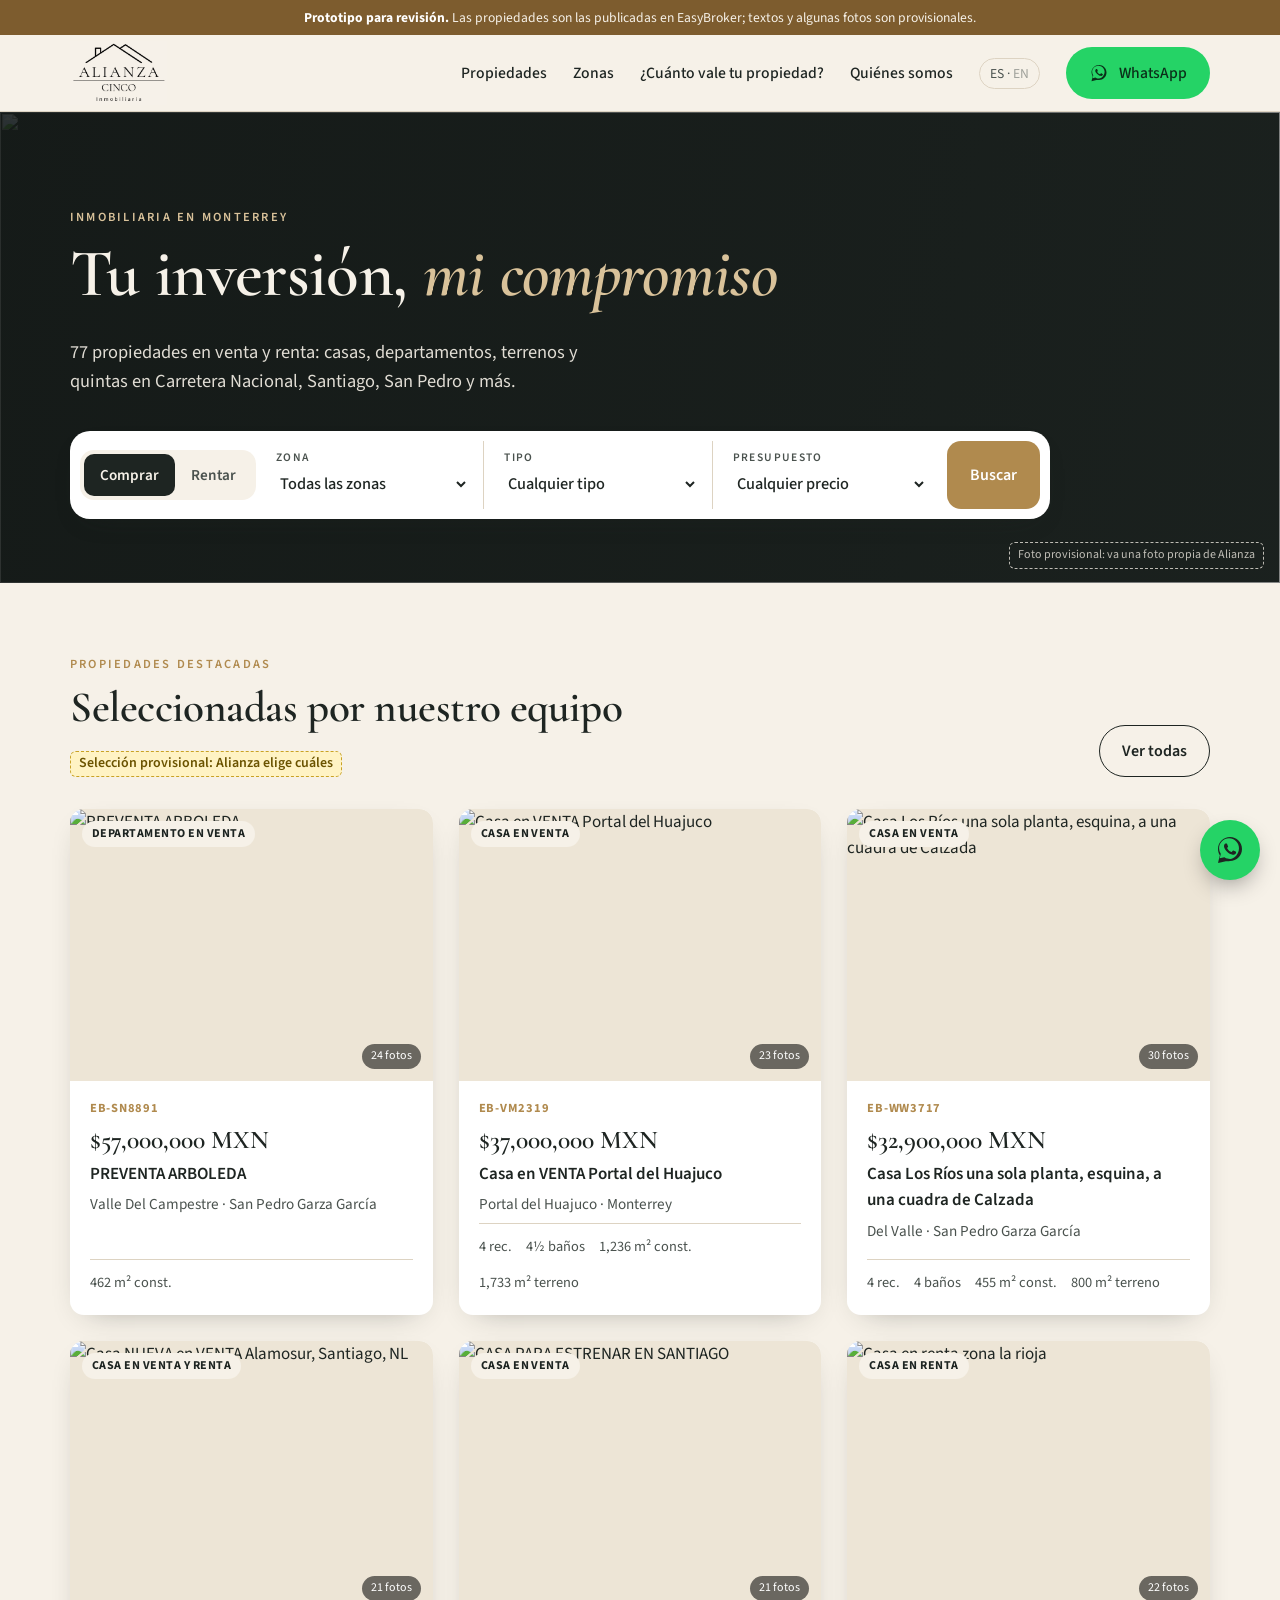
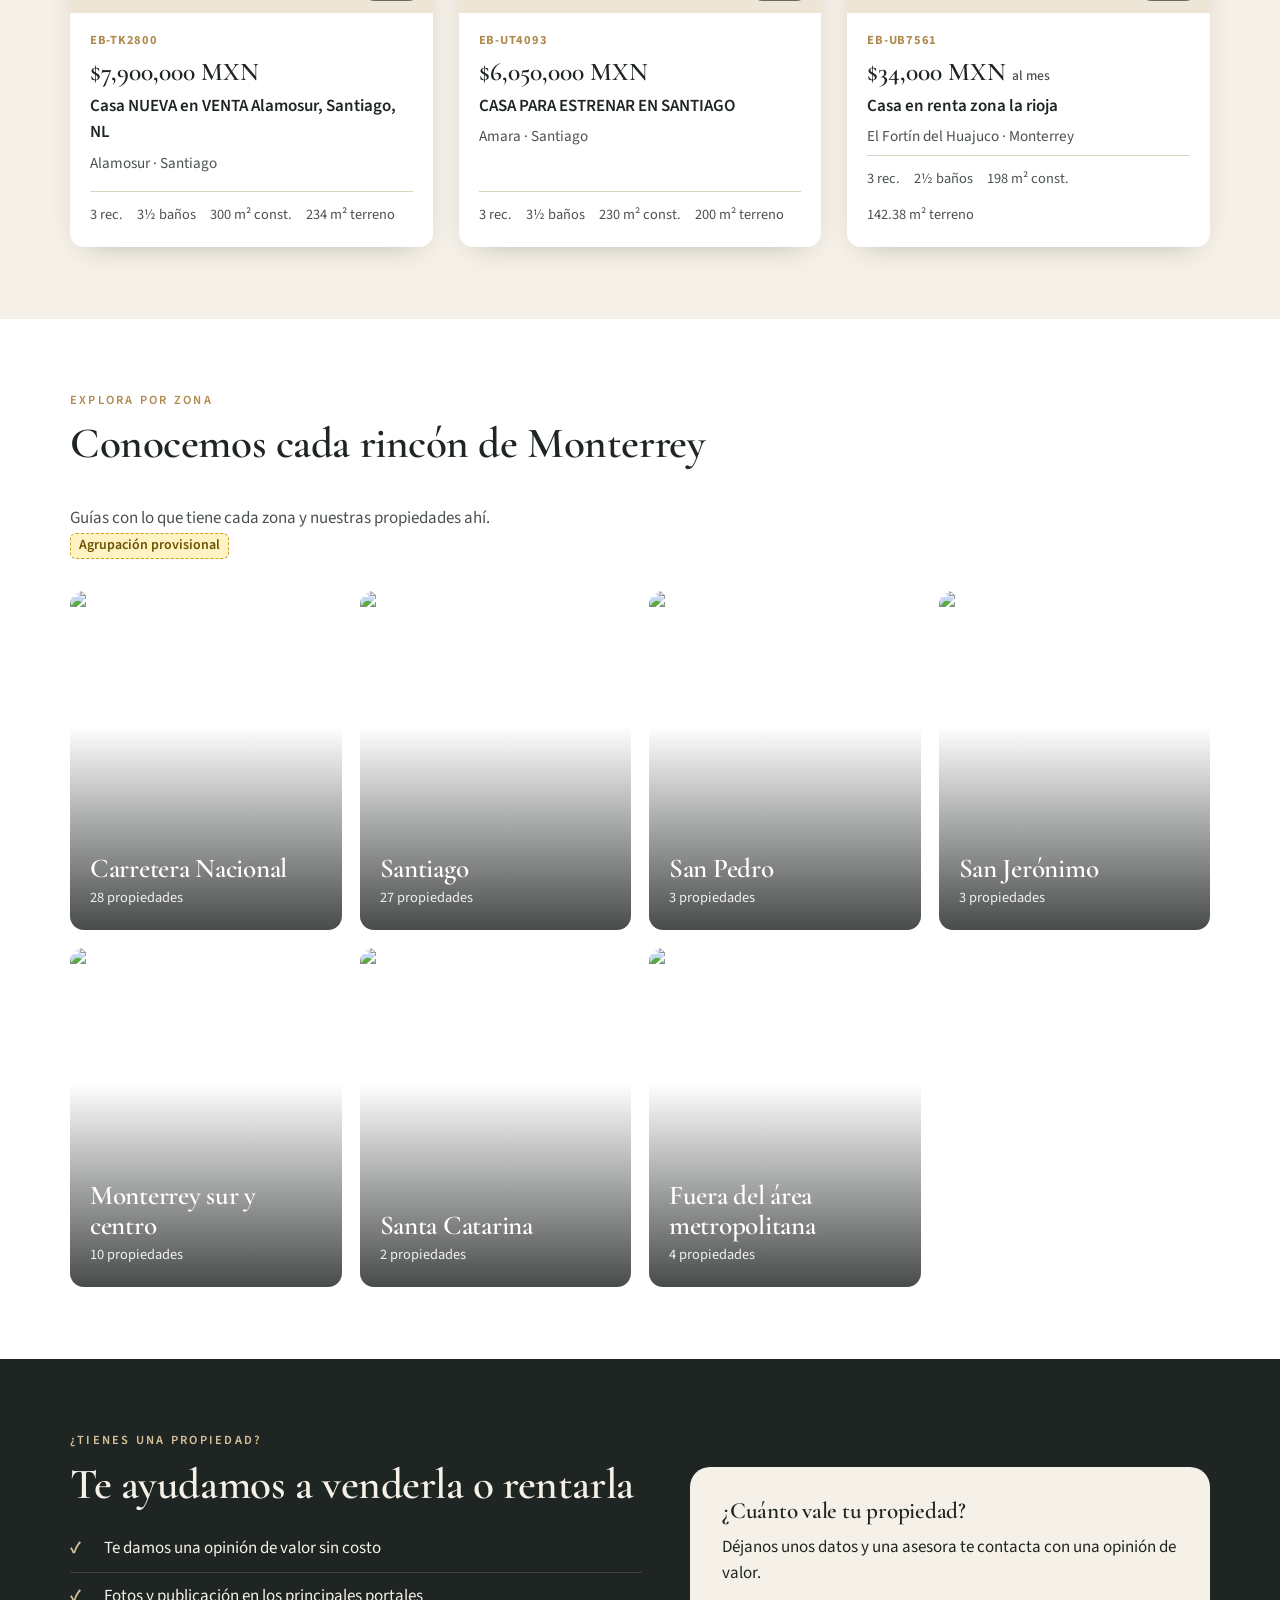
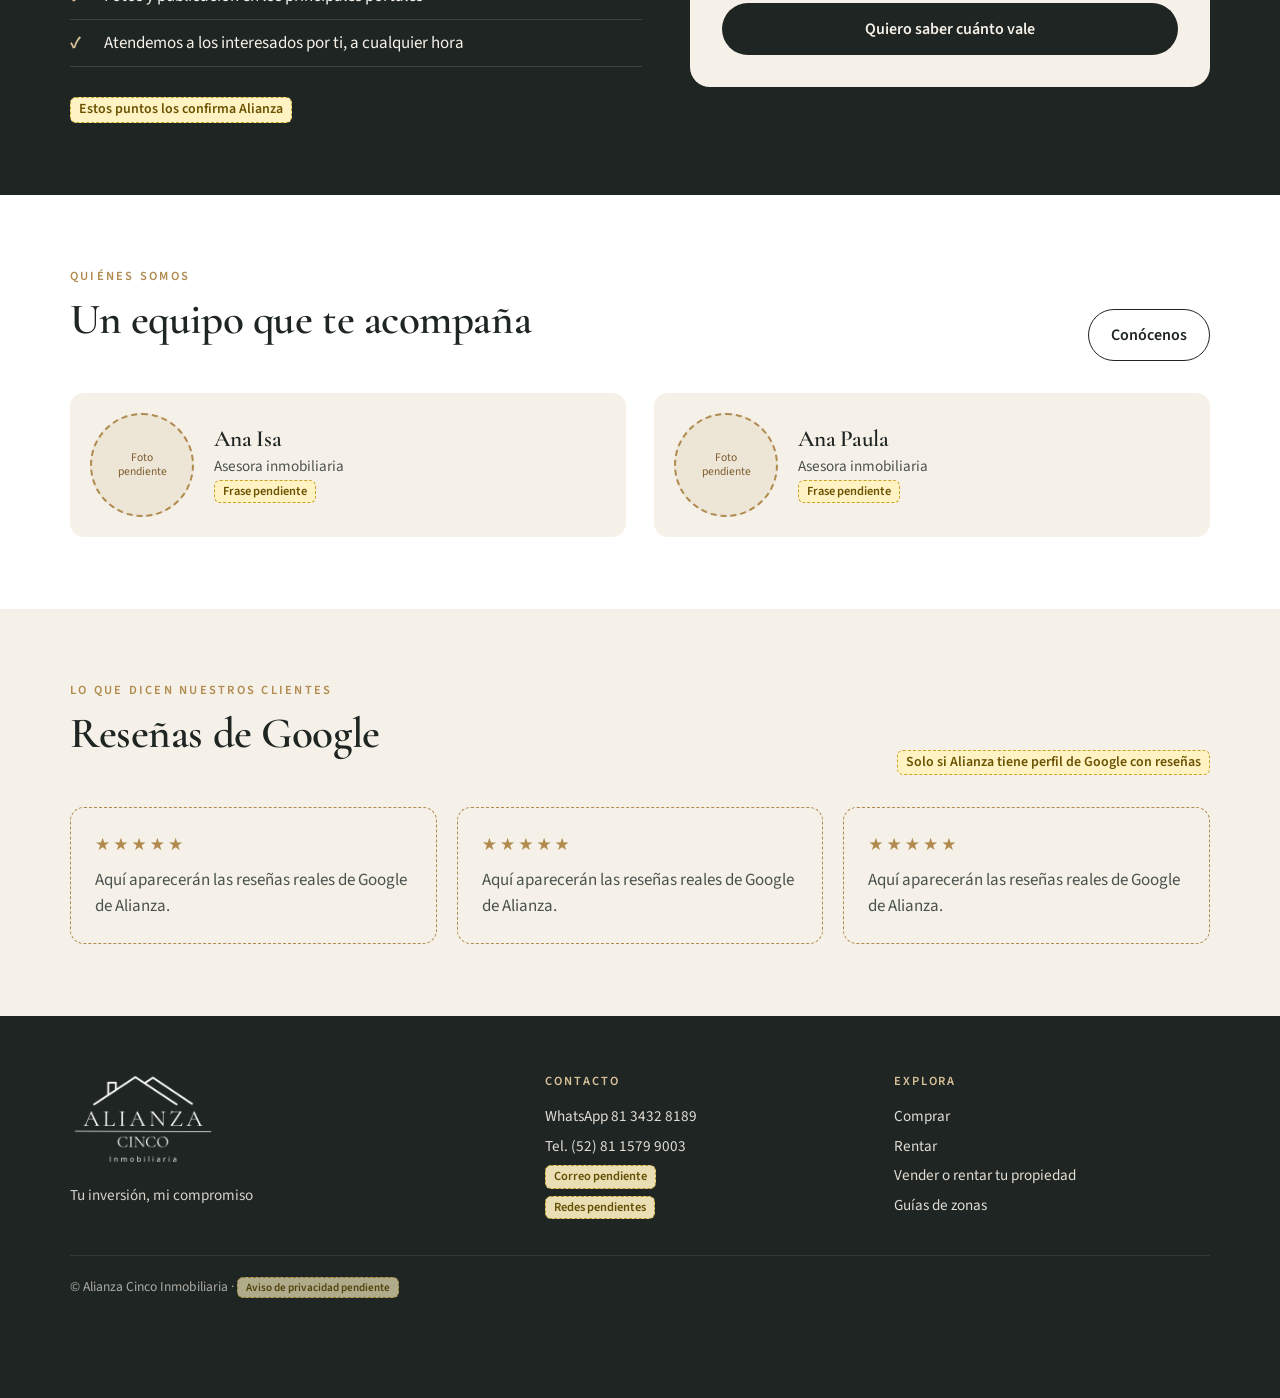
==== commit a4aa13a7: "Logo de Alianza Cinco Co-Authored-By: Claude Opus 5.5 <noreply@anthropic.com>" ====
--- a/index.html
+++ b/index.html
@@ -5,10 +5,11 @@
   <meta name="viewport" content="width=device-width, initial-scale=1">
   <title>Alianza Cinco · Inmobiliaria en Monterrey (prototipo)</title>
   <meta name="robots" content="noindex">
+  <link rel="icon" href="assets/logo.jpg">
   <link rel="preconnect" href="https://fonts.googleapis.com">
   <link rel="preconnect" href="https://fonts.gstatic.com" crossorigin>
   <link href="https://fonts.googleapis.com/css2?family=Cormorant+Garamond:ital,wght@0,500;0,600;1,500&family=Source+Sans+3:wght@400;500;600;700&display=swap" rel="stylesheet">
-  <link rel="stylesheet" href="assets/styles.css?v=3">
+  <link rel="stylesheet" href="assets/styles.css?v=4">
 </head>
 <body data-pagina="portada">
 <main>
@@ -119,7 +120,7 @@
     </div>
   </section>
 </main>
-<script src="assets/data.js?v=3"></script>
-<script src="assets/app.js?v=3"></script>
+<script src="assets/data.js?v=4"></script>
+<script src="assets/app.js?v=4"></script>
 </body>
 </html>
--- a/assets/styles.css
+++ b/assets/styles.css
@@ -369,3 +369,11 @@
 
 .ficha > * { min-width: 0; }
 .galeria-pista > div { background: #111 center / contain no-repeat; }
+
+/* Logo real (JPG blanco sobre negro): se "recorta" el fondo con modos de mezcla */
+.logo-img { display: block; height: 64px; width: auto; }
+.logo-img--oscuro { filter: invert(1); mix-blend-mode: multiply; }   /* sobre fondo claro: logo oscuro */
+.logo-img--claro { mix-blend-mode: screen; height: 96px; }             /* sobre fondo oscuro: logo blanco */
+.cabecera .contenedor { height: 76px; }
+@media (max-width: 900px) { .menu { inset: 76px 0 auto 0; } .logo-img { height: 52px; } }
+.panel-asesora .asesora-foto { overflow: hidden; background: var(--blanco); }
